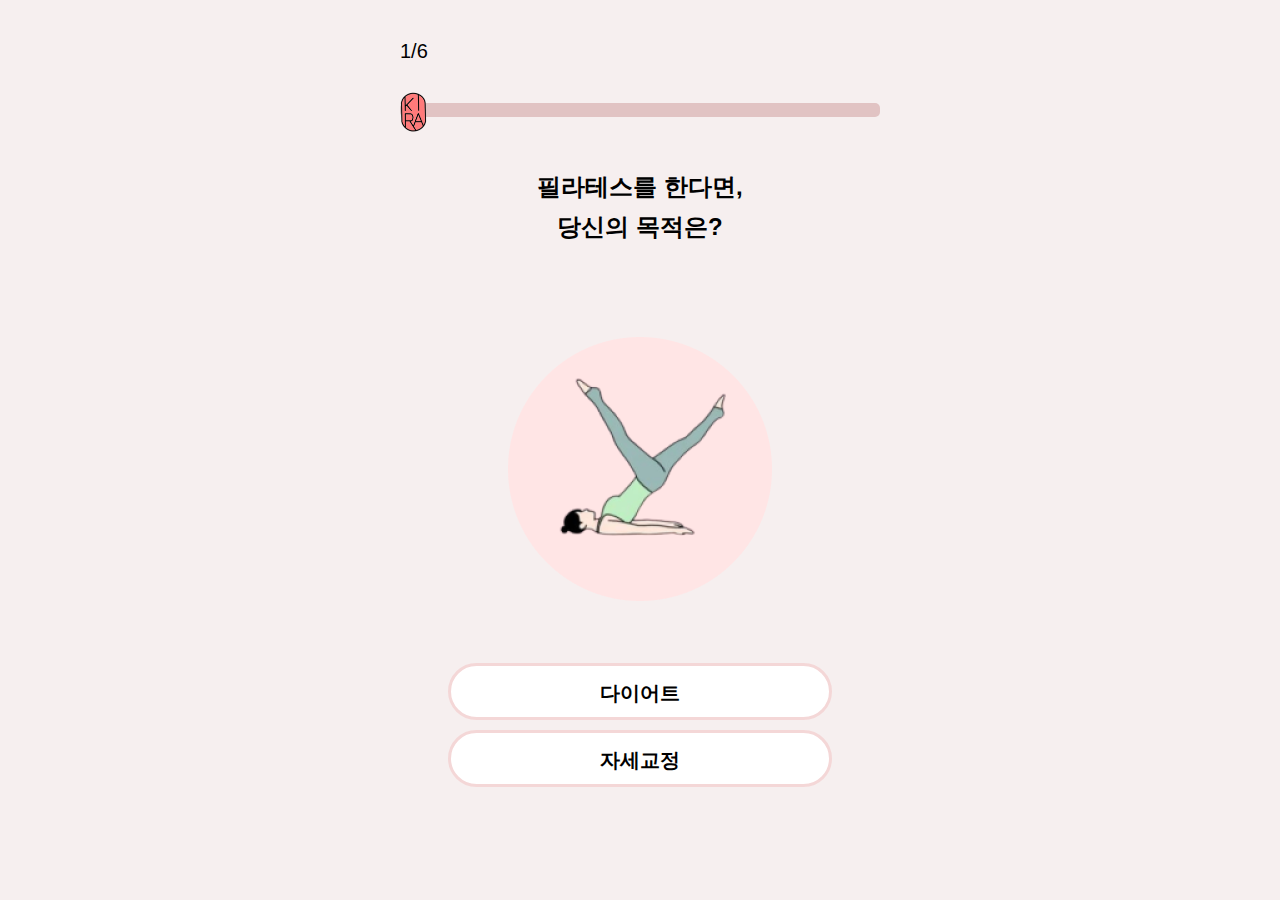
==== question.html @ 76170d90 "first commit" ====
<!DOCTYPE html>
<html lang="en">
<head>
    <meta charset="UTF-8">
    <meta name="viewport" content="width=device-width, initial-scale=1.0">
    <title>KIRA PILATES 필라테스 테스트</title>
    <link rel="stylesheet" href="questionStyles.css">
</head>
<body>
    <!-- 로딩 뷰: 테스트 완료 시 띄움 -->
    <div id="loadingContainer" style="display: none;">
        <img id="loadingImage" src="https://github.com/gom1n/ImageSwipeWebTest/assets/87636557/84296335-c191-4c23-a3a9-6ab776f8cf3b" alt="Loading">
    </div>
    <!-- 퀴즈 컨테이너 -->
    <div class="quiz-container">
        <!-- 상태바 -->
        <div class="progress-container">
            <div id="question-count">1/6</div>
            <div id="progress-background"></div>
            <div id="progress-bar"></div>
            <div id="icon"><img id="progressbar_icon" src="./Images/Question/progressbar_icon.png"></div>
        </div>
        
        <!-- 질문 라벨 -->
        <div class="question" id="question"></div>
        <!-- 이미지 -->
        <div id="image-container">
            <img id="question-image">
        </div>
        <!-- 선택지 버튼 2개 -->
        <div class="button-container">
            <button class="button1" id="button1"></button>
            <button class="button2" id="button2"></button>
        </div>
    </div>
    <script src="questionScript.js"></script>
</body>
</html>
---- questionStyles.css ----
body {
    font-family: "Noto Sans KR", sans-serif;
    margin: 0;
    padding: 0;
    background-color: #F6EFEF;
}
/* 이미지 속성: 25% 로 줄이기 */
img {
    width: 25%;
    height: 25%;
    margin-bottom: 53px;
}

/* 아이콘 스타일 */
#icon {
    position: absolute;
    top: 50px;
    left: -34px;
    margin-left: 2%;
    transition: margin-left 0.5s ease-in-out; /* 애니메이션 효과 추가 */
}
#progressbar_icon {
    width: 50%;
    height: 50%;
    margin-bottom: 0px;
}

/* 질문 컨테이너 */
.quiz-container {
    position: relative;
    max-width: 480px;
    min-height: 600px;
    margin: 0 auto;
    padding: 20px;
    text-align: center;
    /* background-color: blueviolet; */
}


/* 상태바 */
.progress-container {
    /* background-color: red; */
    position: relative;
    width: 100%;
    margin: 0px 0px 0px 0px;
}
#question-count {
    position: relative;
    margin-top: 20px;
    margin-left: 0px;
    text-align: start;
    color: #000;
    font-size: 20px;
    font-style: normal;
    font-weight: 500;
    line-height: normal;
}
#progress-bar {
    position: absolute;
    top: 64px;
    left: 0;
    width: 0%;
    height: 14px;
    border-radius: 5px 0px 0px 5px;
    background: #FF7A7A;
    transition: width 0.5s ease-in-out; /* 애니메이션 효과 추가 */
}
#progress-background {
    /* position: relative; */
    margin: 40px 20px 0px 0px;
    width: 100%;
    height: 14px;
    border-radius: 5px;
    background: #E1C3C3;
}


/* 질문 라벨 */
.question {
    position: relative;
    margin-top: 50px;
    
    text-align: center;
    font-size: 24px;
    font-weight: 700;
    font-style: normal;
    
    margin-bottom: 20px;
    white-space: pre-line; /* 줄바꿈 문자(\n)를 줄 바꿈으로 처리 */
    display: inline-block; /* 인라인 블록 요소로 표시 */
    word-wrap: break-word; /* 단어가 길어질 경우 자동으로 줄 바꿈 */
    line-height: 40px; /* 줄 간격 조절 */
    min-height: 150px;
}
/* 버튼 컨테이너 */
.button-container {
    display: flex;
    flex-direction: column;
    align-items: center;
    justify-content: center;
}

.button1 {
    padding: 10px 20px;
    color: black;
    border-radius: 45px;
    border: 3px solid #F4D7D7;
    background: #FFFFFF;
    width: 80%;
    height: 57px;
    cursor: pointer;
    margin: 5px;
    transition: background-color 0.3s ease;
    /* 버튼 크기 및 텍스트 레이아웃 조절 */
    text-align: center;
    white-space: pre-line; /* 줄바꿈 문자(\n)를 줄 바꿈으로 처리 */
    line-height: 34.75px; /* 줄 간격 조절 */
    font-size: 20px;
    font-weight: 600;
}

.button2 {
    padding: 10px 20px;
    color: black;
    border-radius: 45px;
    border: 3px solid #F4D7D7;
    background: #FFFFFF;
    width: 80%;
    height: 57px;
    cursor: pointer;
    margin: 5px;
    transition: background-color 0.3s ease;
    /* 버튼 크기 및 텍스트 레이아웃 조절 */
    text-align: center;
    white-space: pre-line; /* 줄바꿈 문자(\n)를 줄 바꿈으로 처리 */
    line-height: 34.75px; /* 줄 간격 조절 */
    font-size: 20px;
    font-weight: 600;
}
/* 버튼 위에 마우스 올려놓았을 때 이벤트 */
.button1:hover {
    background-color: rgba(0, 0, 0, 0.03);
}
.button2:hover {
    background-color: rgba(0, 0, 0, 0.03);
}
/* 로딩뷰 */
#loadingContainer {
    position: fixed;
    top: 0;
    left: 0;
    width: 100%;
    height: 100%;
    background-color: rgba(0, 0, 0, 0.5);
    display: flex;
    justify-content: center;
    align-items: center;
    z-index: 9999; /* Ensure it's above other elements */
}

#loadingImage {
    width: 100px; /* Adjust the size as needed */
    height: 100px;
}
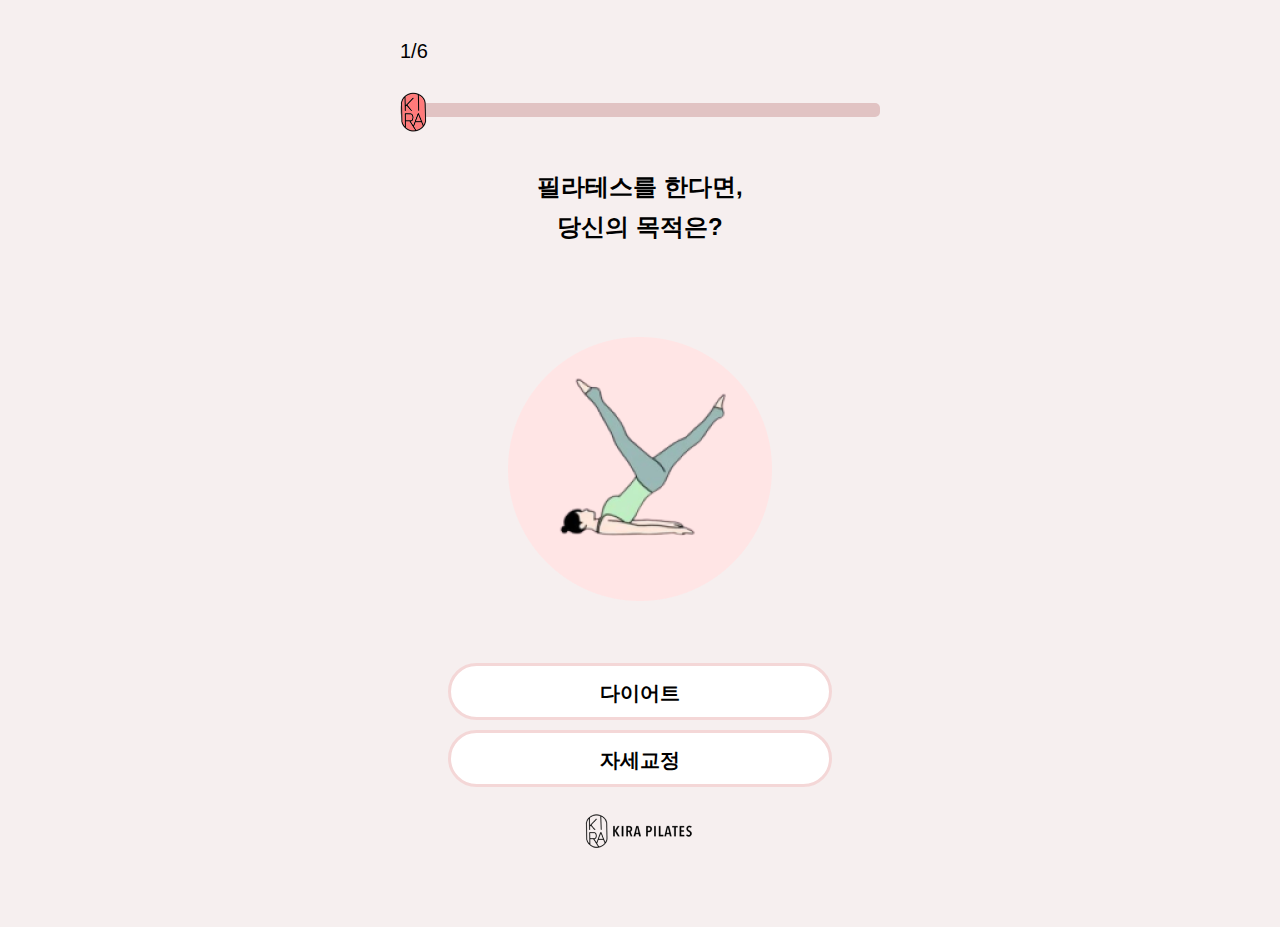
==== commit 8d948b1d: "[feat] 질문 페이지에 로고 추가" ====
--- a/question.html
+++ b/question.html
@@ -32,6 +32,9 @@
             <button class="button1" id="button1"></button>
             <button class="button2" id="button2"></button>
         </div>
+        <div class="logo">
+            <img src="./Images/kp_logo.png">
+        </div>
     </div>
     <script src="questionScript.js"></script>
 </body>
--- a/questionStyles.css
+++ b/questionStyles.css
@@ -161,4 +161,8 @@
 #loadingImage {
     width: 100px; /* Adjust the size as needed */
     height: 100px;
+}
+
+.logo {
+    margin-top: 20px;
 }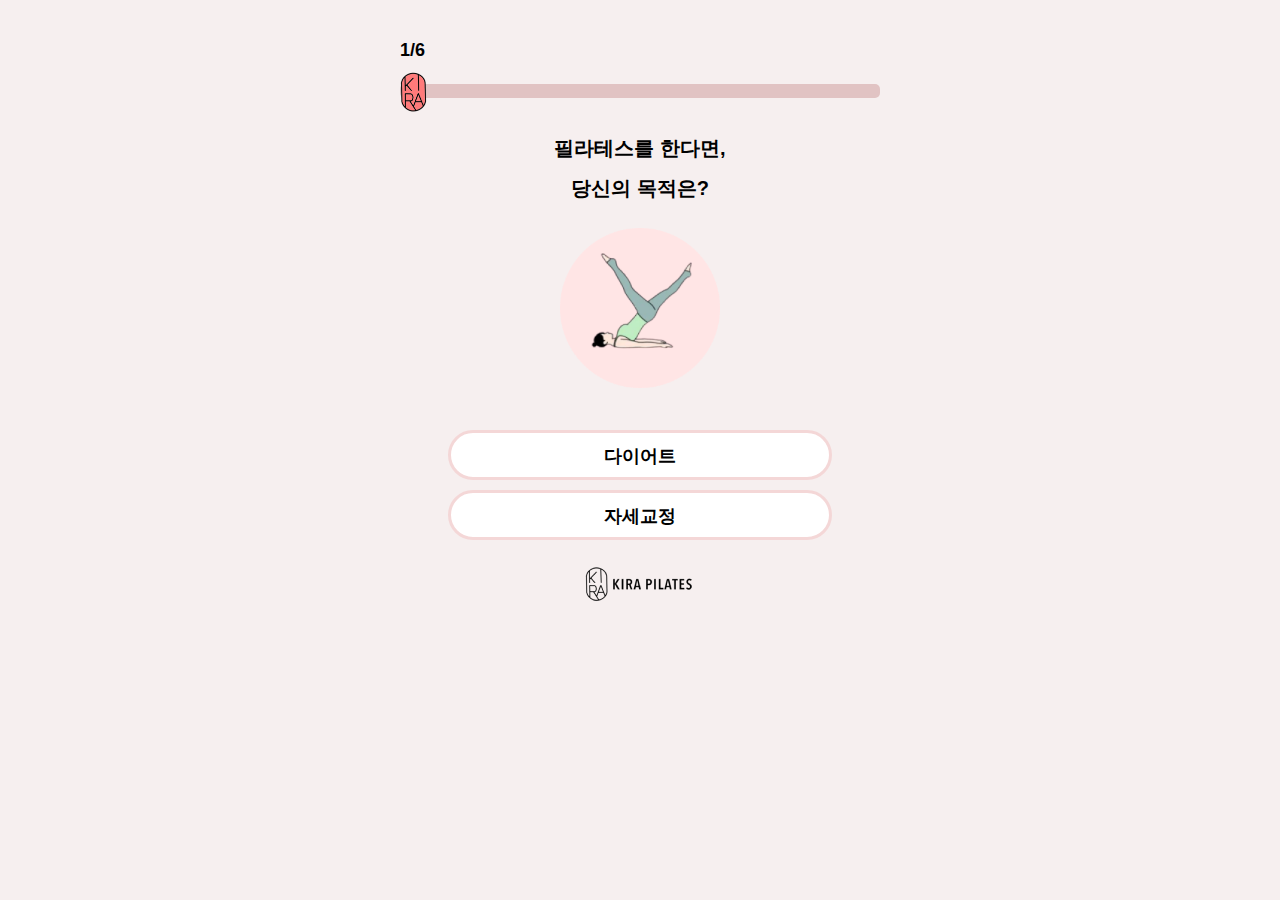
==== commit 96b51dc6: "[design] UI 크기 조절" ====
--- a/question.html
+++ b/question.html
@@ -9,7 +9,7 @@
 <body>
     <!-- 로딩 뷰: 테스트 완료 시 띄움 -->
     <div id="loadingContainer" style="display: none;">
-        <img id="loadingImage" src="https://github.com/gom1n/ImageSwipeWebTest/assets/87636557/84296335-c191-4c23-a3a9-6ab776f8cf3b" alt="Loading">
+        <img id="loadingImage" src="./Images/Question/q2.png" alt="Loading">
     </div>
     <!-- 퀴즈 컨테이너 -->
     <div class="quiz-container">
--- a/questionStyles.css
+++ b/questionStyles.css
@@ -8,13 +8,13 @@
 img {
     width: 25%;
     height: 25%;
-    margin-bottom: 53px;
+    margin-bottom: 33px;
 }
 
 /* 아이콘 스타일 */
 #icon {
     position: absolute;
-    top: 50px;
+    top: 30px;
     left: -34px;
     margin-left: 2%;
     transition: margin-left 0.5s ease-in-out; /* 애니메이션 효과 추가 */
@@ -50,14 +50,15 @@
     margin-left: 0px;
     text-align: start;
     color: #000;
-    font-size: 20px;
+    font-family: "Noto Sans KR", sans-serif;
+    font-size: 18px;
     font-style: normal;
-    font-weight: 500;
+    font-weight: 600;
     line-height: normal;
 }
 #progress-bar {
     position: absolute;
-    top: 64px;
+    top: 45px;
     left: 0;
     width: 0%;
     height: 14px;
@@ -67,7 +68,7 @@
 }
 #progress-background {
     /* position: relative; */
-    margin: 40px 20px 0px 0px;
+    margin: 23px 20px 0px 0px;
     width: 100%;
     height: 14px;
     border-radius: 5px;
@@ -78,10 +79,10 @@
 /* 질문 라벨 */
 .question {
     position: relative;
-    margin-top: 50px;
+    margin-top: 30px;
     
     text-align: center;
-    font-size: 24px;
+    font-size: 20px;
     font-weight: 700;
     font-style: normal;
     
@@ -90,7 +91,7 @@
     display: inline-block; /* 인라인 블록 요소로 표시 */
     word-wrap: break-word; /* 단어가 길어질 경우 자동으로 줄 바꿈 */
     line-height: 40px; /* 줄 간격 조절 */
-    min-height: 150px;
+    min-height: 80px;
 }
 /* 버튼 컨테이너 */
 .button-container {
@@ -107,15 +108,15 @@
     border: 3px solid #F4D7D7;
     background: #FFFFFF;
     width: 80%;
-    height: 57px;
+    height: 50px;
     cursor: pointer;
     margin: 5px;
     transition: background-color 0.3s ease;
     /* 버튼 크기 및 텍스트 레이아웃 조절 */
     text-align: center;
     white-space: pre-line; /* 줄바꿈 문자(\n)를 줄 바꿈으로 처리 */
-    line-height: 34.75px; /* 줄 간격 조절 */
-    font-size: 20px;
+    line-height: 27px; /* 줄 간격 조절 */
+    font-size: 18px;
     font-weight: 600;
 }
 
@@ -126,15 +127,15 @@
     border: 3px solid #F4D7D7;
     background: #FFFFFF;
     width: 80%;
-    height: 57px;
+    height: 50px;
     cursor: pointer;
     margin: 5px;
     transition: background-color 0.3s ease;
     /* 버튼 크기 및 텍스트 레이아웃 조절 */
     text-align: center;
     white-space: pre-line; /* 줄바꿈 문자(\n)를 줄 바꿈으로 처리 */
-    line-height: 34.75px; /* 줄 간격 조절 */
-    font-size: 20px;
+    line-height: 27px; /* 줄 간격 조절 */
+    font-size: 18px;
     font-weight: 600;
 }
 /* 버튼 위에 마우스 올려놓았을 때 이벤트 */
